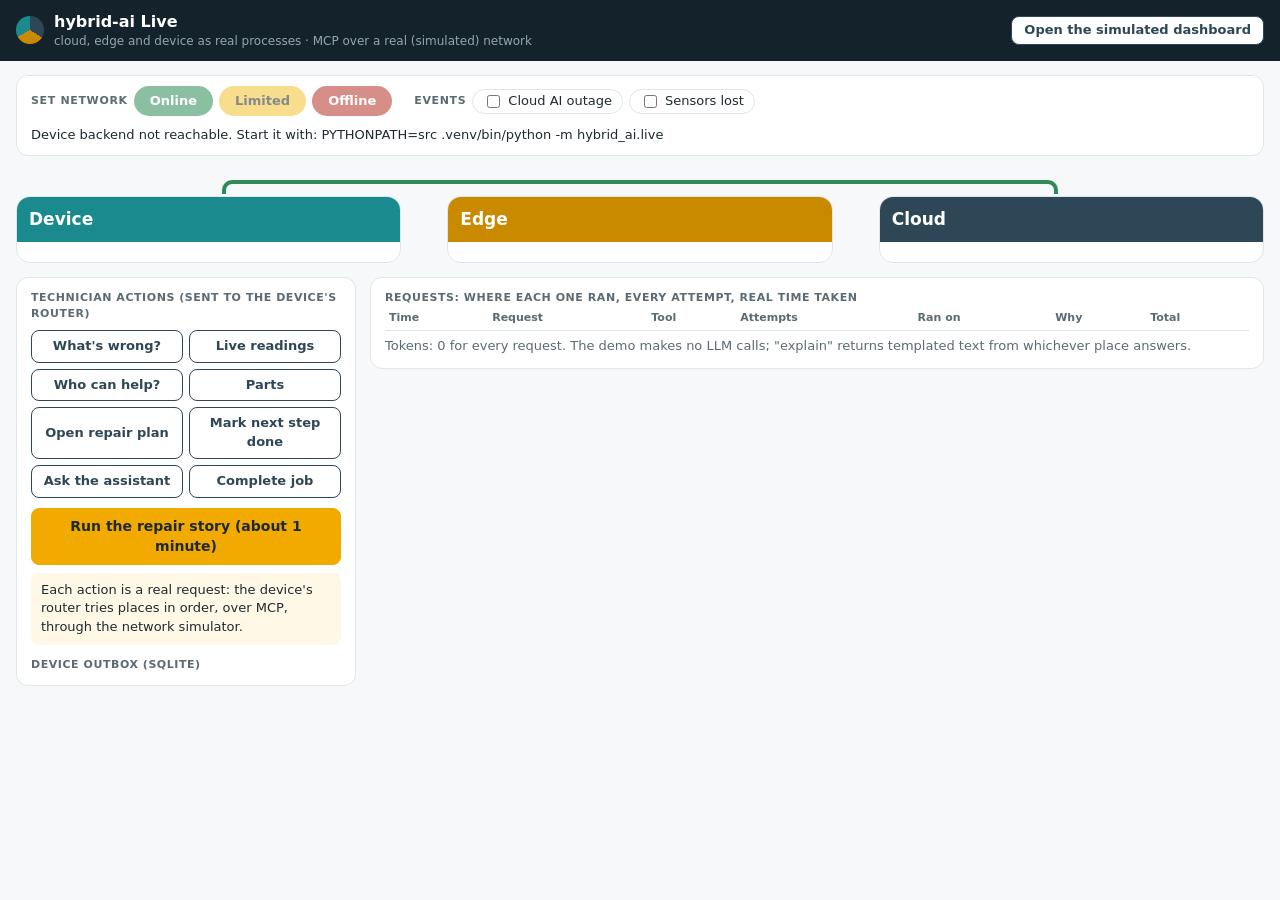
==== dashboard/live.html @ 08e717a8 "Live demo with real cloud, edge and device processes; docs, slides, deploy - hybrid_ai.live: cloud a" ====
<!doctype html>
<html lang="en">
<head>
  <meta charset="utf-8">
  <meta name="viewport" content="width=device-width, initial-scale=1">
  <title>hybrid-ai Live</title>
  <link rel="stylesheet" href="app.css">
  <style>
    body { height: auto; overflow: auto; }
    .wrap { padding: 14px 16px 40px; display: grid; gap: 14px; }
    .ctl { display: flex; flex-wrap: wrap; gap: 10px 22px; align-items: center; background: #fff; border: 1px solid var(--line); border-radius: 12px; padding: 10px 14px; }
    .ctl .grp { display: flex; gap: 6px; align-items: center; flex-wrap: wrap; }
    .det { font-size: 13px; }
    .probe { display: inline-block; width: 10px; height: 10px; border-radius: 50%; margin-right: 2px; vertical-align: -1px; }
    .probe.ok { background: var(--ok); } .probe.bad { background: var(--bad); }
    .places { position: relative; margin-top: 26px; display: grid; grid-template-columns: repeat(3, minmax(0, 1fr)); gap: 46px; }
    .place { background: #fff; border: 1px solid var(--line); border-radius: 14px; overflow: hidden; transition: box-shadow .3s; }
    .place.hit { box-shadow: 0 0 0 3px var(--amber); }
    .place.down { opacity: .55; filter: grayscale(.5); }
    .ph { color: #fff; padding: 10px 12px; display: flex; justify-content: space-between; gap: 8px; align-items: baseline; }
    .ph b { font-size: 17px; } .ph span { font-size: 12px; opacity: .9; }
    .ph.device { background: var(--device); } .ph.edge { background: var(--edge); } .ph.cloud { background: var(--cloud); }
    .pb { padding: 10px 12px; font-size: 13px; display: grid; gap: 8px; }
    .lbl { font-size: 11px; font-weight: 800; letter-spacing: .05em; text-transform: uppercase; color: var(--muted); }
    .kv { display: flex; justify-content: space-between; gap: 8px; border-bottom: 1px solid var(--tint); padding: 2px 0; }
    .kv span:last-child { font-weight: 700; text-align: right; }
    .tools { display: flex; flex-wrap: wrap; gap: 4px; }
    .tools code { background: var(--tint); border-radius: 6px; padding: 1px 6px; font-size: 11px; }
    .tools code.hit { background: var(--amber); }
    .links { position: absolute; inset: 0; pointer-events: none; }
    .link { position: absolute; top: 18px; height: 0; border-top: 4px solid var(--ok); }
    .link.down { border-top-style: dotted; border-top-color: var(--bad); }
    .link.flap { border-top-style: dashed; border-top-color: var(--warn); }
    .link-t { position: absolute; top: 6px; left: 50%; transform: translateX(-50%); font-size: 10px; font-weight: 700; white-space: nowrap; color: var(--muted); }
    .wan { position: absolute; left: 16.5%; right: 16.5%; top: -16px; height: 14px; border: 4px solid var(--ok); border-bottom: 0; border-radius: 10px 10px 0 0; }
    .wan.down { border-style: dotted; border-color: var(--bad); } .wan.flap { border-style: dashed; border-color: var(--warn); }
    .wan .link-t { top: -20px; background: var(--bg); padding: 0 6px; }
    .cols { display: grid; grid-template-columns: 340px minmax(0, 1fr); gap: 14px; align-items: start; }
    .card { background: #fff; border: 1px solid var(--line); border-radius: 12px; padding: 12px 14px; }
    .acts { display: grid; grid-template-columns: 1fr 1fr; gap: 6px; }
    .acts .btn { font-size: 13px; padding: 6px 8px; }
    .story { font-size: 13px; background: #fff8e6; border-radius: 8px; padding: 8px 10px; min-height: 40px; margin-top: 8px; }
    table.log { width: 100%; border-collapse: collapse; font-size: 12px; }
    table.log th { text-align: left; color: var(--muted); font-size: 11px; padding: 4px; border-bottom: 1px solid var(--line); }
    table.log td { padding: 5px 4px; border-bottom: 1px solid var(--tint); vertical-align: top; }
    .att { white-space: nowrap; }
    .att .x { color: var(--bad); font-weight: 700; } .att .v { color: var(--ok); font-weight: 700; }
    .err { color: var(--muted); font-size: 11px; display: block; white-space: normal; }
    .res { color: var(--muted); font-size: 11px; }
    .ob { font-size: 12px; display: grid; grid-template-columns: 30px 1fr auto; gap: 6px; padding: 3px 0; border-bottom: 1px solid var(--tint); }
    @media (max-width: 1000px) { .places { grid-template-columns: 1fr; gap: 14px; } .links, .wan { display: none; } .cols { grid-template-columns: 1fr; } }
  </style>
</head>
<body>
  <header class="topbar">
    <div class="brand"><span class="brand-mark" aria-hidden="true"></span>
      <div><div class="brand-name">hybrid-ai Live</div><div class="brand-sub">cloud, edge and device as real processes · MCP over a real (simulated) network</div></div></div>
    <a class="btn small ghost" href="index.html" style="text-decoration:none">Open the simulated dashboard</a>
  </header>
  <main class="wrap">
    <section class="ctl" aria-label="Network">
      <div class="grp"><span class="modebar-label">Set network</span>
        <button class="mode-chip" data-mode="ONLINE" style="background:var(--online)">Online</button>
        <button class="mode-chip dark-text" data-mode="LIMITED" style="background:var(--limited)">Limited</button>
        <button class="mode-chip" data-mode="OFFLINE" style="background:var(--offline)">Offline</button></div>
      <div class="grp"><span class="modebar-label">Events</span>
        <label class="ev-toggle"><input type="checkbox" id="ai"> Cloud AI outage</label>
        <label class="ev-toggle"><input type="checkbox" id="sensors"> Sensors lost</label></div>
      <div class="det" id="det"></div>
    </section>

    <section class="places" id="places" aria-label="Places">
      <div class="links"><div class="link" id="l-de"><span class="link-t" id="t-de"></span></div><div class="link" id="l-ec"><span class="link-t" id="t-ec"></span></div></div>
      <div class="wan" id="l-dc"><span class="link-t" id="t-dc"></span></div>
      <div class="place" id="p-device"><div class="ph device"><b>Device</b><span id="h-device"></span></div><div class="pb" id="b-device"></div></div>
      <div class="place" id="p-edge"><div class="ph edge"><b>Edge</b><span id="h-edge"></span></div><div class="pb" id="b-edge"></div></div>
      <div class="place" id="p-cloud"><div class="ph cloud"><b>Cloud</b><span id="h-cloud"></span></div><div class="pb" id="b-cloud"></div></div>
    </section>

    <section class="cols">
      <div class="card">
        <div class="lbl">Technician actions (sent to the device's router)</div>
        <div class="sub" id="job" style="margin:4px 0 8px"></div>
        <div class="acts">
          <button class="btn ghost" data-act="diagnose">What's wrong?</button>
          <button class="btn ghost" data-act="telemetry">Live readings</button>
          <button class="btn ghost" data-act="techs">Who can help?</button>
          <button class="btn ghost" data-act="parts">Parts</button>
          <button class="btn ghost" data-act="plan">Open repair plan</button>
          <button class="btn ghost" data-act="step">Mark next step done</button>
          <button class="btn ghost" data-act="ask">Ask the assistant</button>
          <button class="btn ghost" data-act="complete">Complete job</button>
        </div>
        <button class="btn amber" id="story-btn" style="width:100%;margin-top:10px">Run the repair story (about 1 minute)</button>
        <div class="story" id="story">Each action is a real request: the device's router tries places in order, over MCP, through the network simulator.</div>
        <div class="lbl" style="margin-top:12px">Device outbox (SQLite)</div>
        <div id="outbox"></div>
      </div>
      <div class="card">
        <div class="lbl">Requests: where each one ran, every attempt, real time taken</div>
        <table class="log"><thead><tr><th>Time</th><th>Request</th><th>Tool</th><th>Attempts</th><th>Ran on</th><th>Why</th><th>Total</th></tr></thead><tbody id="log"></tbody></table>
        <div class="sub" style="margin-top:6px">Tokens: 0 for every request. The demo makes no LLM calls; "explain" returns templated text from whichever place answers.</div>
      </div>
    </section>
  </main>
  <script src="live.js"></script>
</body>
</html>
---- dashboard/app.css ----
:root {
  --ink: #14232b;
  --slate: #2e4756;
  --teal: #1b8a8f;
  --amber: #f2a900;
  --text: #1e2a30;
  --muted: #5b6b73;
  --line: #dde6e9;
  --tint: #eef3f4;
  --bg: #f6f8f9;
  --white: #ffffff;
  --ok: #2e8b57;
  --warn: #e0a100;
  --bad: #b83227;
  --online: #2e8b57; --limited: #f2c230; --offline: #b83227; --event: #7a5aa6;
  --cloud: #2e4756; --edge: #c98a00; --device: #1b8a8f;
  --radius: 10px;
}
* { box-sizing: border-box; }
html, body { height: 100%; margin: 0; }
body {
  font: 14px/1.45 system-ui, -apple-system, "Segoe UI", Roboto, Arial, sans-serif;
  color: var(--text); background: var(--bg);
  display: flex; flex-direction: column; min-height: 100vh;
}
button { font: inherit; cursor: pointer; }
h2, h3, h4 { margin: 0; }

/* top bar */
.topbar {
  background: var(--ink); color: #fff; display: flex; align-items: center; justify-content: space-between;
  padding: 10px 16px; gap: 12px; flex-wrap: wrap;
}
.brand { display: flex; align-items: center; gap: 10px; }
.brand-mark { width: 28px; height: 28px; border-radius: 50%; background: conic-gradient(var(--cloud) 0 34%, var(--edge) 0 67%, var(--device) 0); }
.brand-name { font-weight: 700; font-size: 16px; }
.brand-sub { font-size: 12px; color: #93a7b0; }
.persona { display: flex; background: #22343d; border-radius: 999px; padding: 3px; }
.persona-btn { border: 0; background: transparent; color: #c9d6db; padding: 6px 16px; border-radius: 999px; font-weight: 600; }
.persona-btn.active { background: var(--amber); color: var(--text); }

/* mode bar */
.modebar {
  display: flex; flex-wrap: wrap; gap: 10px 24px; align-items: center; padding: 10px 16px;
  background: var(--white); border-bottom: 1px solid var(--line);
}
.modebar-group { display: flex; align-items: center; gap: 8px; flex-wrap: wrap; }
.modebar-group.scenario { flex: 1; min-width: 280px; }
.modebar-label { font-size: 11px; font-weight: 700; letter-spacing: .06em; text-transform: uppercase; color: var(--muted); }
.mode-chips { display: flex; gap: 4px; flex-wrap: wrap; }
.mode-chip {
  border: 2px solid transparent; border-radius: 999px; padding: 3px 10px; font-weight: 700; font-size: 12px;
  color: #fff; opacity: .55;
}
.mode-chip.active { opacity: 1; border-color: var(--ink); box-shadow: 0 0 0 2px #fff inset; }
.mode-chip.dark-text { color: var(--text); }
select, input[type=text], textarea {
  font: inherit; border: 1px solid var(--line); border-radius: 8px; padding: 5px 8px; background: #fff; color: var(--text);
}
.scenario-bar { position: relative; flex: 1; min-width: 160px; height: 14px; border-radius: 7px; overflow: hidden; display: flex; background: var(--tint); }
.scenario-bar .seg { height: 100%; }
.scenario-bar .cursor { position: absolute; top: -2px; bottom: -2px; width: 3px; background: var(--ink); border-radius: 2px; }
.scenario-note { font-size: 12px; color: var(--muted); min-width: 140px; }

.btn {
  border: 1px solid var(--slate); background: var(--slate); color: #fff; border-radius: 8px; padding: 7px 14px; font-weight: 600;
}
.btn.small { padding: 4px 12px; font-size: 13px; }
.btn.ghost { background: #fff; color: var(--slate); }
.btn.amber { background: var(--amber); border-color: var(--amber); color: var(--text); }
.btn:disabled { opacity: .45; cursor: not-allowed; }

/* banner */
.mode-banner { padding: 8px 16px; font-size: 13px; display: flex; gap: 10px; align-items: center; flex-wrap: wrap; border-bottom: 1px solid var(--line); }
.mode-banner .badge { font-weight: 700; border-radius: 999px; padding: 2px 10px; color: #fff; }
.mode-banner .links { display: flex; flex-wrap: wrap; gap: 2px 12px; }
.mode-banner .links span { white-space: nowrap; }
.link-up { color: var(--ok); font-weight: 600; }
.link-down { color: var(--bad); font-weight: 600; }
.link-flaky { color: #9a6b00; font-weight: 600; }

/* layout */
.layout { flex: 1; display: grid; grid-template-columns: minmax(0, 1fr) 460px; min-height: 0; }
.map-wrap { position: relative; display: flex; flex-direction: column; min-height: 0; }
.map-box { position: relative; flex: 1; min-height: 300px; display: flex; }
#map { flex: 1; min-height: 300px; }
.kpis { display: grid; grid-template-columns: repeat(5, minmax(0, 1fr)); gap: 8px; padding: 10px 12px; background: var(--bg); }
.kpi { background: #fff; border: 1px solid var(--line); border-radius: var(--radius); padding: 8px 12px; }
.kpi .v { font-size: 22px; font-weight: 800; }
.kpi .l { font-size: 12px; color: var(--muted); }
.kpi.alert .v { color: var(--bad); }
.legend {
  position: absolute; left: 12px; bottom: 12px; z-index: 500; background: rgba(255,255,255,.95); border-radius: 8px;
  padding: 6px 10px; font-size: 12px; display: flex; gap: 12px; flex-wrap: wrap; box-shadow: 0 1px 4px rgba(0,0,0,.15);
}
.legend i { display: inline-block; vertical-align: -2px; margin-right: 4px; }
.dot { width: 11px; height: 11px; border-radius: 50%; border: 2px solid #fff; box-shadow: 0 0 0 1px rgba(0,0,0,.25); }
.dot.healthy { background: var(--ok); } .dot.warning { background: var(--warn); } .dot.fault { background: var(--bad); }
.sq { width: 11px; height: 11px; background: var(--slate); border-radius: 2px; }
.tech { width: 12px; height: 12px; border-radius: 50%; background: var(--teal); border: 2px solid #fff; box-shadow: 0 0 0 1px var(--teal); }

/* markers */
.depot-icon { background: var(--slate); color: #fff; border-radius: 4px; font: 700 10px/1 system-ui, Arial; display: flex; align-items: center; justify-content: center; border: 2px solid #fff; box-shadow: 0 1px 3px rgba(0,0,0,.35); }
.tech-icon { background: var(--teal); color: #fff; border-radius: 50%; font: 700 10px/1 system-ui, Arial; display: flex; align-items: center; justify-content: center; border: 2px solid #fff; box-shadow: 0 1px 3px rgba(0,0,0,.35); }
.tech-icon.me { background: var(--amber); color: var(--text); }
.leaflet-popup-content { font-size: 13px; }

/* panel */
.panel { background: #fff; border-left: 1px solid var(--line); overflow-y: auto; padding: 14px 16px 40px; }
.panel h2 { font-size: 18px; margin-bottom: 4px; }
.panel h3 { font-size: 14px; margin: 18px 0 8px; display: flex; align-items: center; gap: 8px; justify-content: space-between; flex-wrap: wrap; }
.panel h3 .wf { font-size: 11px; font-weight: 700; color: var(--muted); letter-spacing: .05em; }
.sub { color: var(--muted); font-size: 13px; }
.card { background: var(--tint); border-radius: var(--radius); padding: 10px 12px; margin-bottom: 8px; }
.card.click { cursor: pointer; border: 2px solid transparent; }
.card.click:hover { border-color: var(--line); }
.card.selected { border-color: var(--amber); background: #fff8e6; }
.row { display: flex; justify-content: space-between; gap: 8px; align-items: center; }
.pill { display: inline-block; border-radius: 999px; padding: 1px 8px; font-size: 11px; font-weight: 700; white-space: nowrap; }
.pri-emergency, .pri-urgent { background: #f6d7d4; color: var(--bad); }
.pri-soon { background: #fdeec2; color: #7a5600; }
.pri-routine { background: #dcefe3; color: var(--ok); }
.st { background: #e3ecee; color: var(--slate); }
.st-awaiting_approval { background: #fdeec2; color: #7a5600; }
.st-assigned, .st-in_progress { background: #d8eef0; color: #0f5f63; }
.st-completed { background: #dcefe3; color: var(--ok); }
.prov { display: inline-flex; gap: 4px; align-items: center; font-size: 11px; font-weight: 600; border-radius: 999px; padding: 2px 8px; color: #fff; white-space: nowrap; }
.prov.cloud { background: var(--cloud); } .prov.edge { background: var(--edge); } .prov.device { background: var(--device); } .prov.none { background: var(--bad); }
.prov .conf { opacity: .85; font-weight: 500; }
.safety { background: #f6d7d4; color: #7d1d15; border-radius: var(--radius); padding: 8px 12px; font-weight: 600; margin: 10px 0; }
.note { background: #fff8e6; border-radius: 8px; padding: 6px 10px; font-size: 12px; color: #6b4e00; margin-top: 6px; }
.bar { height: 8px; border-radius: 4px; background: var(--line); overflow: hidden; flex: 1; }
.bar > span { display: block; height: 100%; background: var(--teal); }
.cause { display: grid; grid-template-columns: 1fr 90px 36px; gap: 8px; align-items: center; font-size: 13px; padding: 3px 0; }
table.mini { width: 100%; border-collapse: collapse; font-size: 13px; }
table.mini th { text-align: left; font-size: 11px; color: var(--muted); font-weight: 700; padding: 4px; border-bottom: 1px solid var(--line); }
table.mini td { padding: 5px 4px; border-bottom: 1px solid var(--tint); vertical-align: top; }
.muted { color: var(--muted); }
.ok { color: var(--ok); font-weight: 600; } .bad { color: var(--bad); font-weight: 600; }
.appr { display: flex; justify-content: space-between; align-items: center; gap: 8px; padding: 6px 0; border-bottom: 1px solid var(--tint); }
.tabs { display: flex; gap: 4px; flex-wrap: wrap; margin: 12px 0 4px; }
.tab { border: 1px solid var(--line); background: #fff; border-radius: 999px; padding: 4px 12px; font-size: 13px; font-weight: 600; color: var(--muted); }
.tab.active { background: var(--slate); color: #fff; border-color: var(--slate); }
.check { display: flex; gap: 8px; align-items: flex-start; padding: 6px 0; border-bottom: 1px solid var(--tint); }
.check input { margin-top: 3px; }
details { background: var(--tint); border-radius: 8px; padding: 6px 10px; margin-bottom: 6px; }
details summary { cursor: pointer; font-weight: 600; }
details pre { white-space: pre-wrap; font: 12px/1.45 ui-monospace, Menlo, Consolas, monospace; margin: 6px 0 0; }
.spark { width: 100%; height: 56px; display: block; }
.sig { margin-bottom: 10px; }
.sig .row { font-size: 12px; }
.outbox-item { display: grid; grid-template-columns: 34px 1fr auto; gap: 8px; align-items: center; padding: 6px 0; border-bottom: 1px solid var(--tint); font-size: 13px; }
.prio { font-size: 11px; font-weight: 800; border-radius: 6px; padding: 2px 4px; text-align: center; color: #fff; }
.prio.P0 { background: var(--bad); } .prio.P1 { background: #d9732b; } .prio.P2 { background: var(--limited); color: var(--text); }
.prio.P3 { background: var(--teal); } .prio.P4 { background: var(--muted); }
.q-queued { color: #9a6b00; font-weight: 600; } .q-synced { color: var(--ok); font-weight: 600; }
.empty { color: var(--muted); padding: 20px 0; text-align: center; }
.feed { font-size: 13px; border-left: 3px solid var(--line); padding-left: 10px; }
.feed div { padding: 3px 0; }
.toast { position: fixed; right: 16px; bottom: 16px; background: var(--ink); color: #fff; padding: 10px 14px; border-radius: 10px; z-index: 2000; font-size: 13px; opacity: 0; transition: opacity .3s; pointer-events: none; }
.toast.show { opacity: 1; }

@media (max-width: 900px) {
  .layout { grid-template-columns: 1fr; }
  .assistant { right: 8px; left: 8px; width: auto; }
  .panel { border-left: 0; border-top: 1px solid var(--line); }
  .kpis { grid-template-columns: repeat(2, minmax(0, 1fr)); }
  #map { min-height: 320px; }
}

/* layout: main + live panel */
body { height: 100vh; overflow: hidden; }
.layout { min-height: 0; }
.panel { min-height: 0; }

/* live requests panel */
.live { --live-h: 230px; height: var(--live-h); flex: none; display: flex; flex-direction: column; background: #fff; border-top: 2px solid var(--ink); }
.live.collapsed { height: 40px; }
.live.collapsed .live-cols, .live.collapsed .live-rows { display: none; }
.live-head { display: flex; align-items: center; gap: 14px; padding: 6px 12px; flex-wrap: wrap; }
.live-title { border: 0; background: none; font-weight: 800; font-size: 14px; display: flex; align-items: center; gap: 8px; padding: 2px 0; color: var(--text); }
.pulse { width: 9px; height: 9px; border-radius: 50%; background: var(--ok); box-shadow: 0 0 0 0 rgba(46,139,87,.6); animation: pulse 1.8s infinite; }
@keyframes pulse { 70% { box-shadow: 0 0 0 7px rgba(46,139,87,0); } 100% { box-shadow: 0 0 0 0 rgba(46,139,87,0); } }
.live-totals { display: flex; gap: 14px; flex-wrap: wrap; align-items: center; font-size: 12px; color: var(--muted); flex: 1; }
.live-totals b { color: var(--text); }
.t-cloud { color: var(--cloud) !important; } .t-edge { color: var(--edge) !important; } .t-device { color: var(--device) !important; }
.lbar { display: inline-flex; width: 120px; height: 8px; border-radius: 4px; overflow: hidden; background: var(--tint); }
.lb.cloud { background: var(--cloud); } .lb.edge { background: var(--edge); } .lb.device { background: var(--device); } .lb.none { background: var(--bad); }
.live-cols, .live-row { display: grid; grid-template-columns: 48px 120px minmax(150px, 1.2fr) 170px 190px minmax(160px, 1.6fr) 64px 110px; gap: 8px; align-items: center; padding: 0 12px; }
.live-cols { font-size: 11px; font-weight: 700; color: var(--muted); text-transform: uppercase; letter-spacing: .04em; padding-bottom: 4px; border-bottom: 1px solid var(--line); }
.live-rows { overflow-y: auto; flex: 1; font-size: 12px; }
.live-row { padding-top: 4px; padding-bottom: 4px; border-bottom: 1px solid var(--tint); }
.live-row.flash { animation: flash 1.2s ease-out; }
@keyframes flash { from { background: #fff3cc; } to { background: transparent; } }
.live-row.st-failed .req { color: var(--bad); }
.live-row .why { color: var(--muted); }
.live-row .r, .live-cols .r { text-align: right; font-variant-numeric: tabular-nums; }
.mono { font: 11px ui-monospace, Menlo, Consolas, monospace; color: var(--slate); overflow-wrap: anywhere; }

/* assistant */
.ask-fab { position: fixed; right: 18px; bottom: 248px; z-index: 1500; display: flex; align-items: center; gap: 8px; border: 0; border-radius: 999px; padding: 9px 16px 9px 10px; background: var(--ink); color: #fff; font-weight: 700; box-shadow: 0 4px 14px rgba(0,0,0,.25); }
.brand-mark.small { width: 20px; height: 20px; }
.assistant { position: fixed; right: 18px; bottom: 248px; z-index: 1500; width: 360px; max-height: min(520px, calc(100vh - 300px)); display: flex; flex-direction: column; background: #fff; border-radius: 14px; box-shadow: 0 10px 30px rgba(0,0,0,.25); border: 1px solid var(--line); }
.assistant[hidden], .ask-fab[hidden] { display: none; }
.as-head { display: flex; justify-content: space-between; align-items: flex-start; padding: 10px 12px; border-bottom: 1px solid var(--line); }
.as-x { border: 0; background: none; font-size: 22px; line-height: 1; color: var(--muted); }
.as-msgs { overflow-y: auto; padding: 8px 12px; flex: 1; min-height: 80px; }
.msg { border-radius: 12px; padding: 7px 10px; margin: 6px 0; font-size: 13px; max-width: 92%; }
.msg.q { background: var(--slate); color: #fff; margin-left: auto; width: fit-content; }
.msg.a { background: var(--tint); }
.msg .foot { margin-top: 4px; font-size: 11px; color: var(--muted); display: flex; align-items: center; gap: 5px; }
.dot-t { width: 8px; height: 8px; border-radius: 50%; display: inline-block; }
.dot-t.cloud { background: var(--cloud); } .dot-t.edge { background: var(--edge); } .dot-t.device { background: var(--device); }
.as-chips { display: flex; gap: 6px; flex-wrap: wrap; padding: 4px 12px 8px; }
.as-chip { border: 1px solid var(--line); background: #fff; border-radius: 999px; padding: 3px 10px; font-size: 12px; color: var(--slate); }
.as-chip:hover { border-color: var(--slate); }
.as-form { display: flex; gap: 6px; padding: 8px 12px 12px; border-top: 1px solid var(--line); }
.as-form input { flex: 1; }
.live.collapsed ~ .ask-fab, .live.collapsed ~ .assistant { bottom: 58px; }

/* repair plan */
.progress { height: 6px; background: var(--line); border-radius: 3px; overflow: hidden; margin: 8px 0 4px; }
.progress span { display: block; height: 100%; background: var(--ok); }
.phase { margin: 10px 0; }
.phase-h { font-size: 11px; font-weight: 800; letter-spacing: .05em; text-transform: uppercase; color: var(--teal); margin-bottom: 2px; }
.step.done span { color: var(--muted); }
.step-st { display: inline-block; margin-left: 6px; font-size: 11px; font-weight: 700; border-radius: 999px; padding: 0 7px; }
.step-st.synced { background: #dcefe3; color: var(--ok); } .step-st.queued { background: #fdeec2; color: #7a5600; }
.api-chip { margin-left: auto; font-size: 12px; font-weight: 700; color: var(--muted); border: 1px solid var(--line); border-radius: 999px; padding: 1px 9px; background: #fff; }
.api-chip.on { color: var(--ok); border-color: #b7dcc5; }

/* walkthrough */
.wt-controls { justify-content: flex-start; gap: 8px; margin: 10px 0; flex-wrap: wrap; }
.wt-step { border: 1px solid var(--line); border-radius: var(--radius); padding: 10px 12px; margin-bottom: 8px; opacity: .55; }
.wt-step.done { opacity: .9; }
.wt-step.current { opacity: 1; border: 2px solid var(--amber); background: #fffaf0; }
.wt-did { font-size: 12px; color: var(--ok); font-weight: 600; margin-top: 4px; }

/* compact live panel for narrower windows */
@media (max-width: 1180px) {
  .live-cols { display: none; }
  .live-row { grid-template-columns: 40px minmax(0, 1fr) auto 58px 96px; row-gap: 1px; }
  .live-row > :nth-child(1) { grid-column: 1; grid-row: 1 / span 2; align-self: start; }
  .live-row > :nth-child(2) { display: none; }
  .live-row > :nth-child(3) { grid-column: 2; grid-row: 1; font-weight: 600; }
  .live-row > :nth-child(4) { grid-column: 2; grid-row: 2; }
  .live-row > :nth-child(5) { grid-column: 3; grid-row: 1; }
  .live-row > :nth-child(6) { grid-column: 3 / -1; grid-row: 2; }
  .live-row > :nth-child(7) { grid-column: 4; grid-row: 1; }
  .live-row > :nth-child(8) { grid-column: 5; grid-row: 1; }
  .live-totals { gap: 4px 12px; }
}
@media (max-height: 760px) { .live { --live-h: 190px; } .ask-fab, .assistant { bottom: 208px; } .assistant { max-height: calc(100vh - 230px); } }
@media (max-width: 900px) {
  body { height: auto; overflow: auto; }
  .assistant { right: 8px; left: 8px; width: auto; }
}

/* 3-mode controls */
.mode-chip { padding: 4px 14px; font-size: 13px; }
.ev-toggle { display: flex; align-items: center; gap: 5px; font-size: 13px; border: 1px solid var(--line); border-radius: 999px; padding: 2px 10px; }
.ev-toggle:has(input:checked) { border-color: var(--event); background: #efe8f7; color: #4b2f73; font-weight: 600; }
.badge.ev, .mode-banner .badge.ev { background: var(--event); }
.pill.ev { background: #efe8f7; color: #4b2f73; }

/* view tabs */
.view-tabs { display: flex; gap: 4px; padding: 0 12px 8px; background: var(--bg); }
.view-tab { border: 1px solid var(--line); background: #fff; border-radius: 999px; padding: 4px 14px; font-weight: 700; font-size: 13px; color: var(--muted); }
.view-tab.active { background: var(--ink); border-color: var(--ink); color: #fff; }
.map-box[hidden], .topo[hidden] { display: none !important; }

/* topology: where agents and databases run */
.topo { position: relative; flex: 1; min-height: 300px; overflow: auto; padding: 34px 12px 12px; background: var(--bg); }
.topo-links { position: absolute; inset: 0; width: 100%; height: 100%; pointer-events: none; overflow: visible; z-index: 1; }
.zones { position: relative; display: grid; grid-template-columns: repeat(3, minmax(0, 1fr)); gap: 44px; z-index: 0; }
.zone { background: #fff; border: 1px solid var(--line); border-radius: 14px; padding: 10px; transition: opacity .3s, filter .3s; }
.zone.dim { opacity: .55; filter: grayscale(.6); }
.zone-h { display: flex; align-items: center; gap: 8px; padding: 4px 6px 8px; border-bottom: 1px solid var(--tint); border-radius: 8px; flex-wrap: wrap; }
.zone-h b { font-size: 15px; }
.zone-sub { font-size: 11px; color: var(--muted); }
.zone-ic { width: 26px; height: 26px; border-radius: 50%; flex: none; }
.zone-ic.cloud { background: var(--cloud); } .zone-ic.edge { background: var(--edge); } .zone-ic.device { background: var(--device); }
.zone-st { margin-left: auto; font-size: 11px; font-weight: 700; border-radius: 999px; padding: 1px 8px; white-space: nowrap; }
.zone-st.up { background: #dcefe3; color: var(--ok); } .zone-st.warn { background: #fdeec2; color: #7a5600; } .zone-st.down { background: #f6d7d4; color: var(--bad); }
.zone-h.flash { animation: zoneflash 1s ease-out; }
@keyframes zoneflash { from { background: #fff3cc; } to { background: transparent; } }
.zone-agents { position: relative; margin: 8px 0; transition: height .5s; }
.zone-dbs { display: flex; flex-direction: column; gap: 4px; border-top: 1px dashed var(--line); padding-top: 8px; }
.db { display: flex; gap: 8px; align-items: flex-start; font-size: 12px; padding: 4px 6px; border-radius: 6px; }
.db b { display: block; font-size: 12px; }
.db-st { display: block; color: var(--muted); font-size: 11px; }
.db-ic { width: 14px; height: 16px; flex: none; margin-top: 2px; border-radius: 7px / 4px; background: linear-gradient(var(--slate), var(--slate)) top / 100% 4px no-repeat, #c9d6db; box-shadow: inset 0 -4px 0 #93a7b0; }
.db.flash { animation: dbflash 1.1s ease-out; }
@keyframes dbflash { from { background: #fff3cc; box-shadow: 0 0 0 2px var(--amber); } to { background: transparent; box-shadow: none; } }
.agent { position: absolute; left: 0; top: 0; z-index: 2; height: 26px; display: flex; align-items: center; gap: 6px; padding: 0 8px; border-radius: 999px; font-size: 12px; font-weight: 700; color: #fff; white-space: nowrap; overflow: hidden; transition: transform .9s cubic-bezier(.5, 0, .2, 1), background .4s, opacity .4s; box-shadow: 0 1px 3px rgba(0,0,0,.2); }
.agent.at-cloud { background: var(--cloud); } .agent.at-edge { background: var(--edge); } .agent.at-device { background: var(--device); }
.agent .ag-dot { width: 7px; height: 7px; border-radius: 50%; background: #fff; opacity: .85; flex: none; }
.agent .ag-name { overflow: hidden; text-overflow: ellipsis; }
.agent .ag-model { margin-left: auto; font-weight: 500; opacity: .85; font-size: 10px; }
.agent.unreachable, .agent.dark { background: #93a7b0 !important; text-decoration: line-through; opacity: .8; }
.agent.reduced .ag-model { font-style: italic; }
.agent.flash { animation: agflash 1s ease-out; }
@keyframes agflash { 0% { box-shadow: 0 0 0 0 rgba(242,169,0,.9); } 100% { box-shadow: 0 0 0 10px rgba(242,169,0,0); } }
.lk { fill: none; stroke-width: 3; }
.lk.up { stroke: var(--ok); } .lk.flaky { stroke: var(--warn); stroke-dasharray: 8 6; animation: dash 1s linear infinite; } .lk.down { stroke: var(--bad); stroke-dasharray: 2 6; opacity: .6; }
@keyframes dash { to { stroke-dashoffset: -14; } }
.lk-t { font: 700 10px system-ui, Arial, sans-serif; } .lk-t.flaky { fill: #9a6b00; } .lk-t.down { fill: var(--bad); }
.pkt { stroke: #fff; stroke-width: 1.5; } .pkt.req { fill: var(--amber); } .pkt.data { fill: var(--teal); } .pkt.sync { fill: var(--ok); } .pkt.queued { fill: var(--bad); }
@media (max-width: 1180px) { .zones { gap: 26px; } }
@media (max-width: 900px) { .zones { grid-template-columns: 1fr; gap: 18px; } .topo-links { display: none; } }

/* the repair recommendation model is a different kind of thing from an agent: square chip, dashed outline */
.agent.ml { border-radius: 6px; outline: 2px dashed rgba(255,255,255,.75); outline-offset: -4px; }
.topo:not(.ready) .agent { transition: none; }
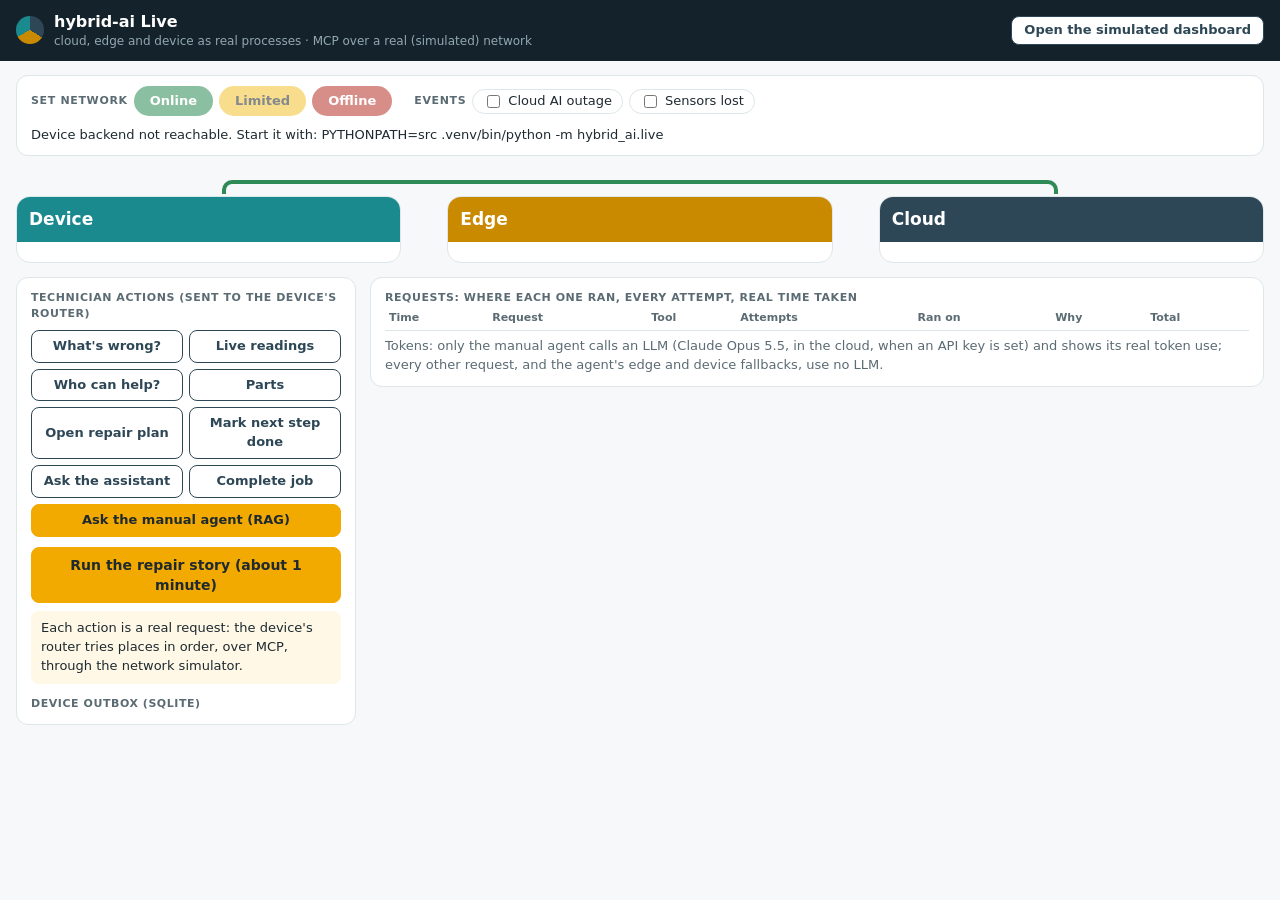
==== commit 18a57771: "Add the first AI agent: RAG repair recommendations from the service manuals - hybrid_ai.rag: BM25 in" ====
--- a/dashboard/live.html
+++ b/dashboard/live.html
@@ -90,6 +90,7 @@
           <button class="btn ghost" data-act="step">Mark next step done</button>
           <button class="btn ghost" data-act="ask">Ask the assistant</button>
           <button class="btn ghost" data-act="complete">Complete job</button>
+          <button class="btn amber" data-act="agent" style="grid-column: 1 / -1">Ask the manual agent (RAG)</button>
         </div>
         <button class="btn amber" id="story-btn" style="width:100%;margin-top:10px">Run the repair story (about 1 minute)</button>
         <div class="story" id="story">Each action is a real request: the device's router tries places in order, over MCP, through the network simulator.</div>
@@ -99,8 +100,15 @@
       <div class="card">
         <div class="lbl">Requests: where each one ran, every attempt, real time taken</div>
         <table class="log"><thead><tr><th>Time</th><th>Request</th><th>Tool</th><th>Attempts</th><th>Ran on</th><th>Why</th><th>Total</th></tr></thead><tbody id="log"></tbody></table>
-        <div class="sub" style="margin-top:6px">Tokens: 0 for every request. The demo makes no LLM calls; "explain" returns templated text from whichever place answers.</div>
+        <div class="sub" style="margin-top:6px">Tokens: only the manual agent calls an LLM (Claude Opus 5.5, in the cloud, when an API key is set) and shows its real token use; every other request, and the agent's edge and device fallbacks, use no LLM.</div>
       </div>
+    </section>
+
+    <section class="card" id="agent-card" hidden aria-label="Manual agent answer">
+      <div class="row"><div class="lbl">Manual agent · repair recommendation</div><span id="agent-meta"></span></div>
+      <pre id="agent-answer" style="white-space:pre-wrap;font:13px/1.5 system-ui,sans-serif;margin:8px 0"></pre>
+      <div class="lbl">Sources (retrieved manual passages)</div><div id="agent-sources" class="sub"></div>
+      <div class="lbl" style="margin-top:8px">Agent steps</div><div id="agent-steps" class="sub"></div>
     </section>
   </main>
   <script src="live.js"></script>
